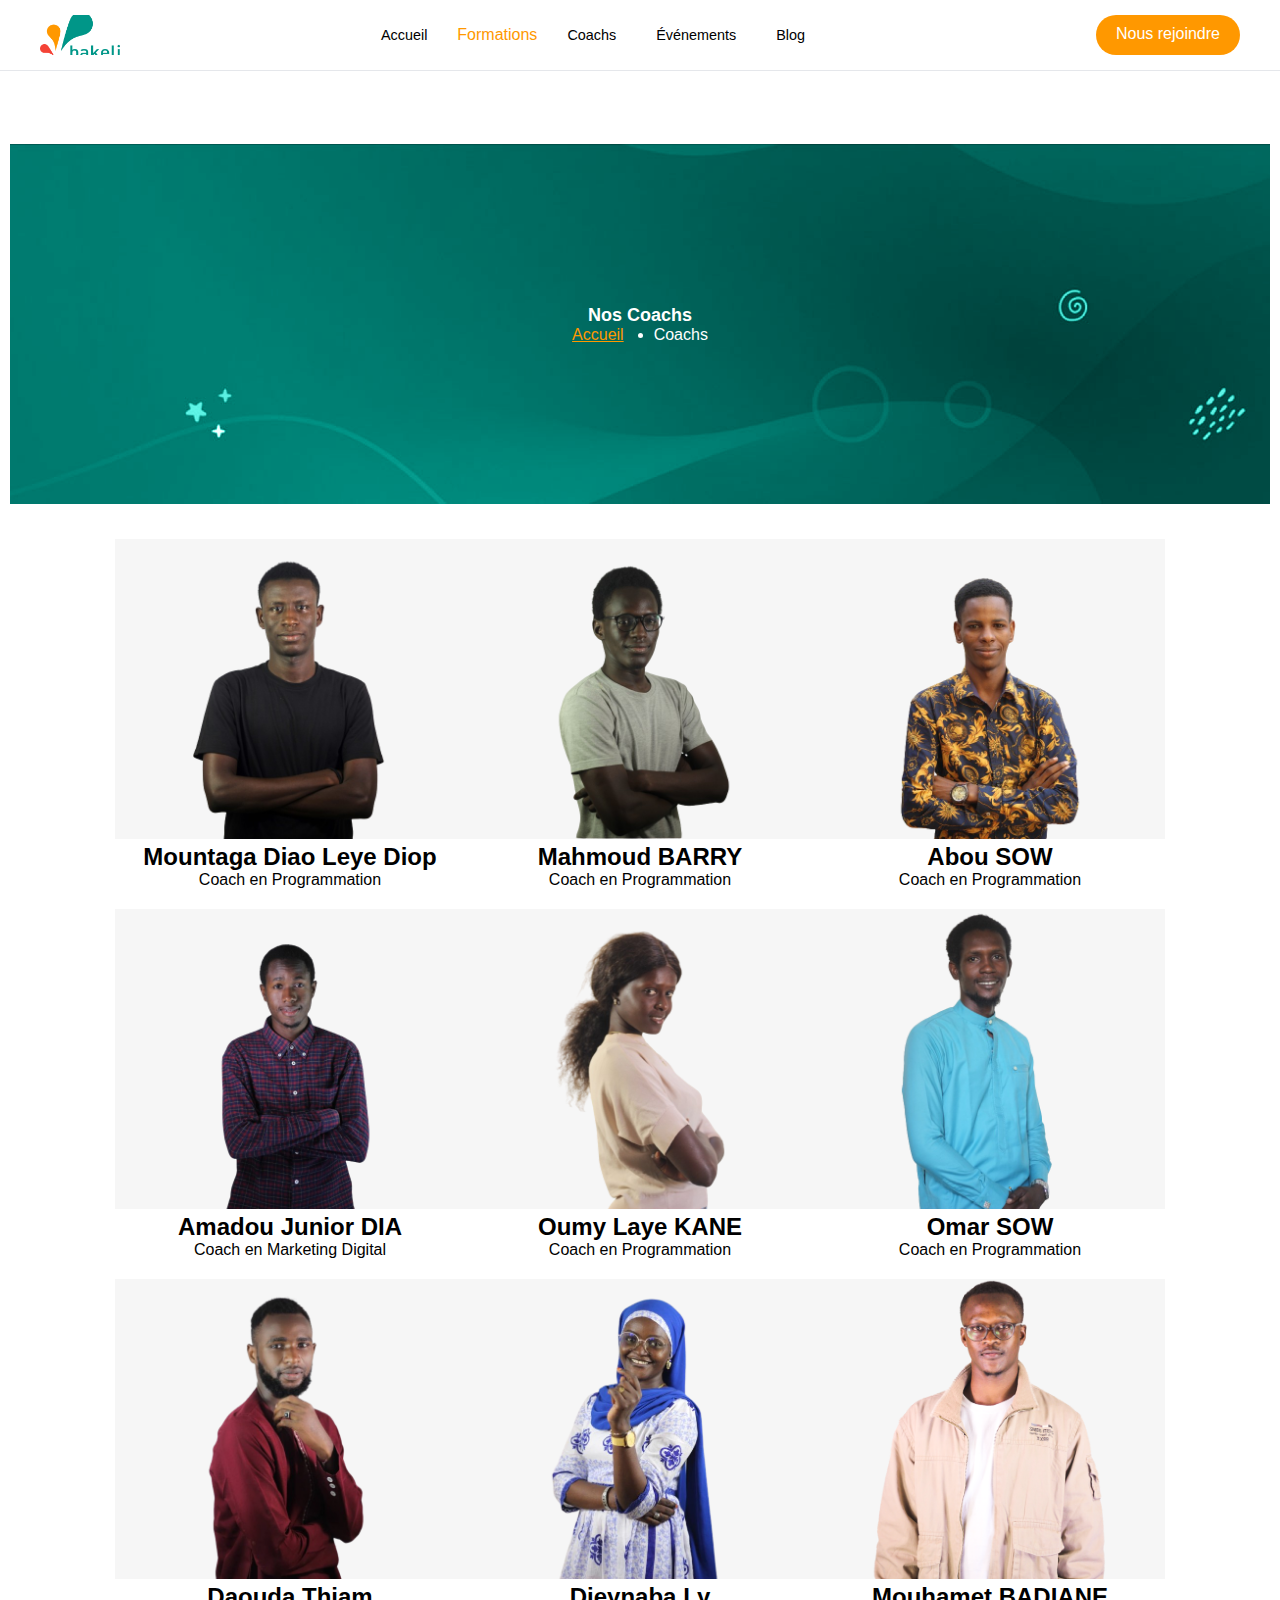
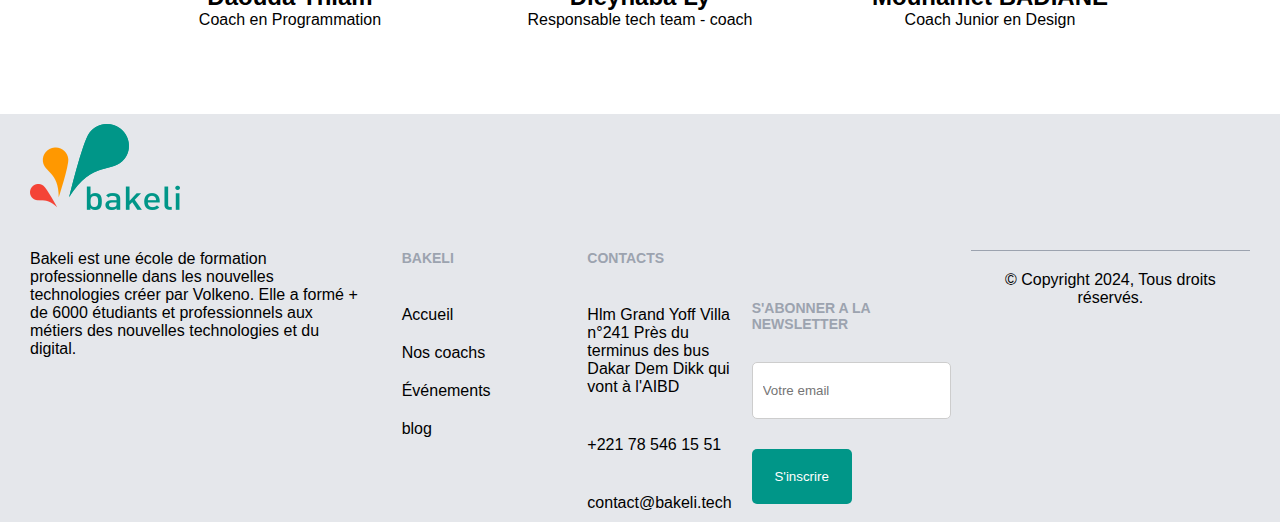
==== index.html @ 842894ad "changement" ====
<!DOCTYPE html>
<html lang="en">
  <head>
    <meta charset="UTF-8" />
    <meta name="viewport" content="width=device-width, initial-scale=1.0" />
    <title>Galerie d'image</title>
    <link rel="stylesheet" href="style.css" />
  </head>
  <body>
    <!---------------------------------------------- header ---------------------------------------------->
    <header>
      <!-------------------------------------------- navbar -------------------------------------------->

      <nav id="ancre1">
        <div class="logo">
          <a href="#ancre1"
            ><img src="image/logo bakeli.png" alt="logo bakeli"
          /></a>
        </div>
        <ul>
          <li><a href="../accueil.html">Accueil</a></li>
          <details>
            <summary>Formations</summary>
            <div class="formation-details">
              <li><a href="">Nos formations</a></li>
            </div>
            <div class="formation-details">
              <li>
                <a href="../formation/index.html">Formations Certifiantes</a>
              </li>
            </div>
            <div class="formation-details">
              <li><a href="#">Formations Diplômantes</a></li>
            </div>
          </details>
          <li><a href="index.html">Coachs</a></li>
          <li><a href="../événement/index.html">Événements</a></li>
          <li><a href="../blog/index.html">Blog</a></li>
        </ul>
        <a class="inscription" href="/formulaire/index.html">Nous rejoindre</a>
      </nav>
    </header>

    <!-------------------------------------------------- image1----------------------------------------------------->
    <main>
      <div class="banniere">
        <h1>Nos Coachs</h1>
        <div class="nav">
          <ul>
            <li>Accueil</li>
            <li>Coachs</li>
          </ul>
        </div>
      </div>

      <div class="container">
        <div class="card">
          <img src="image/coach1.png" alt="" />
          <div class="details">
            <h2>Mountaga Diao Leye Diop</h2>
            <p>Coach en Programmation</p>
          </div>
        </div>

        <div class="card">
          <img src="image/Coach2.png" alt="" />
          <div class="details">
            <h2>Mahmoud BARRY</h2>
            <p>Coach en Programmation</p>
          </div>
        </div>

        <div class="card">
          <img src="image/coach3.png" alt="" />
          <div class="details">
            <h2>Abou SOW</h2>
            <p>Coach en Programmation</p>
          </div>
        </div>

        <div class="card">
          <img src="image/coach4.png" alt="" />
          <div class="details">
            <h2>Amadou Junior DIA</h2>
            <p>Coach en Marketing Digital</p>
          </div>
        </div>

        <div class="card">
          <img src="image/coach5.png" alt="" />
          <div class="details">
            <h2>Oumy Laye KANE</h2>
            <p>Coach en Programmation</p>
          </div>
        </div>

        <div class="card">
          <img src="image/coach6.png" alt="" />
          <div class="details">
            <h2>Omar SOW</h2>
            <p>Coach en Programmation</p>
          </div>
        </div>

        <div class="card">
          <img src="image/Coach7.png" alt="" />
          <div class="details">
            <h2>Daouda Thiam</h2>
            <p>Coach en Programmation</p>
          </div>
        </div>

        <div class="card">
          <img src="image/coach8.png" alt="" />
          <div class="details">
            <h2>Dieynaba Ly</h2>
            <p>Responsable tech team - coach</p>
          </div>
        </div>

        <div class="card">
          <img src="image/coach9.png" alt="" />
          <div class="details">
            <h2>Mouhamet BADIANE</h2>
            <p>Coach Junior en Design</p>
          </div>
        </div>
      </div>
    </main>
    <!-------------------------------------------- footer -------------------------------------------->

    <footer>
      <img src="image/logo bakeli.png" alt="logo bakeli" />
      <!-- <svg xmlns="http://www.w3.org/2000/svg" viewBox="0 0 384 512">!Font Awesome Free 6.6.0 by @fontawesome - https://fontawesome.com License - https://fontawesome.com/license/free Copyright 2024 Fonticons, Inc.--><path d="M376.6 84.5c11.3-13.6 9.5-33.8-4.1-45.1s-33.8-9.5-45.1 4.1L192 206 56.6 43.5C45.3 29.9 25.1 28.1 11.5 39.4S-3.9 70.9 7.4 84.5L150.3 256 7.4 427.5c-11.3 13.6-9.5 33.8 4.1 45.1s33.8 9.5 45.1-4.1L192 306 327.4 468.5c11.3 13.6 31.5 15.4 45.1 4.1s15.4-31.5 4.1-45.1L233.7 256 376.6 84.5z"/></svg>      <div class="footer-text">

        <p>
          Bakeli est une école de formation professionnelle dans les nouvelles
          technologies créer par Volkeno. Elle a formé + de 6000 étudiants et
          professionnels aux métiers des nouvelles technologies et du digital.
        </p>
        <div class="social-medias">
         
        </div>

        <div class="middle">
          <div class="navigation">
            <h2>BAKELI</h2>
            <ul>
              <li><a href="#">Accueil</a></li>
              <li><a href="#">Nos coachs</a></li>
              <li><a href="#">Événements</a></li>
              <li><a href="#">blog</a></li>
            </ul>
          </div>
          <div class="contacts">
            <h2>CONTACTS</h2>
            <a>
              Hlm Grand Yoff Villa n°241 Près du terminus des bus Dakar Dem Dikk
              qui vont à l'AIBD
            </a>
            <a> +221 78 546 15 51</a>
            <a>contact@bakeli.tech</a>
          </div>
        </div>
        <div class="newsletter">
          <h2>S'ABONNER A LA NEWSLETTER</h2>
          <input type="email" placeholder="Votre email" />
          <button>S'inscrire</button>
        </div>
        <p class="copyright">© Copyright 2024, Tous droits réservés.</p>
      </div>
    </footer>
  </body>
</html>
---- style.css ----
* {
  padding: 0;
  margin: 0;
  outline: none;
  text-decoration: none;
  font-family: sans-serif;
  list-style: none;
  /* border: 1px solid red; */
}
.burger {
  display: none;
}
marquee {
  display: none;
}

/*---------------------------------------------- header part ----------------------------------------------*/

header {
  position: fixed;
  top: 0;
  width: 100%;
  height: 100px;
}

/*---------------------------------------------- navbar part ----------------------------------------------*/

nav {
  background: #fff;
  padding: 15px 40px;
  display: flex;
  justify-content: space-between;
  align-items: center;
  border-bottom: 1px solid #e5e7eb;
}

/*-------------------- logo --------------------*/

.logo {
  width: 50px;
  height: 40px;
}
.logo img {
  width: 80px;
  height: 40px;
  object-fit: cover;
}
/*-------------------- menu --------------------*/

nav ul {
  display: flex;
  align-items: center;
  gap: 20px;
}
nav ul li {
  padding: 5px 10px;
  list-style: none;
}
nav ul li a {
  font-size: 14.4px;
  color: #000;
  transition: all 0.3s;
}
nav ul li a:hover {
  border-bottom: 3px solid #ff9800;
}

/*-------------- formation-details --------------*/

summary {
  display: flex;
  align-items: center;
  height: 20px;
  padding: 8px 0px;
  color: #ff9800;
}
summary::after {
  content: url(/icons/bx-chevron-down.png);
}

/*-------------------- button --------------------*/

.inscription {
  height: 20px;
  padding: 10px 20px;
  background: #ff9800;
  color: #fff;
  border-radius: 20px;
  border: none;
}

/*------------------------------------------ main-section ------------------------------------------*/

main {
  padding: 0px 10px;
  padding-top: 144px;
  padding-bottom: 30px;
}
.nav ul {
  display: flex;
  gap: 30px;
}
h1 {
  font-size: 18px;
}
.nav ul li:nth-child(1) {
  color: #ff9800;
  text-decoration: underline;
}
.nav ul li:nth-child(2) {
  list-style: disc;
}
.banniere {
  background: url(image/background.png);
  background-size: cover;
  background-position: center;
  height: 40vh;
  margin-bottom: 30px;
  display: flex;
  flex-direction: column;
  justify-content: center;
  align-items: center;
  color: #fff;
}
.card img {
  width: 100%;
  height: 300px;
  object-fit: contain;
  background: #f6f6f6;
}

.card {
  padding: 5px;
  width: 350px;
  height: 350px;
  text-align: center;
}
.container {
  display: grid;
  grid-template-columns: repeat(auto-fill, 340px);
  place-items: center;
  justify-content: center;
  gap: 10px;
}

/*--------------------------------------------------------- footer ---------------------------------------------------------*/

footer {
  margin-top: 50px;
  background: #e5e7eb;
  padding: 10px 30px;
  display: flex;
  flex-wrap: wrap;
  gap: 40px;
}
footer h2 {
  font-size: 14px;
  color: #9ca3af;
}
.contacts,
.navigation {
  width: 300px;
  display: flex;
  flex-direction: column;
  gap: 40px;
  flex-grow: 1;
}
.navigation ul {
  display: flex;
  flex-direction: column;
  gap: 20px;
}
.navigation ul li a {
  color: #000;
}
.navigation ul li a:hover {
  color: #009688;
}
.footer-text {
  min-width: 300px;
  flex-grow: 1;
  display: flex;
  gap: 20px;
}
.footer-text > img {
}
footer svg {
  font-size: 10px;
  width: 10px;
  position: relative;
}

.social-medias {
  margin-top: 10px;
}
.social-medias img:hover {
  background: #ff9800;
}
.social-medias img {
  width: 30px;
  background-color: #3b3b3b;
  border-radius: 50%;
  padding: 5px;
}
.newsletter {
  margin-top: 50px;
  display: flex;
  gap: 30px;
  flex-direction: column;
  flex-grow: 1;
}
.newsletter button {
  padding: 20px 10px;
  background: #009688;
  color: #fff;
  border: none;
  border-radius: 5px;
  width: 100px;
}
input {
  padding: 20px 10px;
  border-radius: 5px;
  border: 1px solid #cdcdcd;
}
.middle {
  display: flex;
  gap: 50px;
  width: 330px;
  flex-grow: 1;
}
.copyright {
  width: 100%;
  text-align: center;
  border-top: 1px solid #9ca3af;
  padding-top: 20px;
}
/*------------------------------------------- responsive -------------------------------------------*/

@media screen and (max-width: 990px) {
  header {
    z-index: 1;
  }
  .annonce p,
  .annonce ul {
    display: none;
  }
  marquee {
    display: inline;
  }
  .burger {
    display: inline;
    justify-self: flex-start;
    height: 30px;
  }
  nav {
    align-items: center;
    display: grid;
    grid-template-columns: repeat(3, 1fr);
    place-items: center;
  }
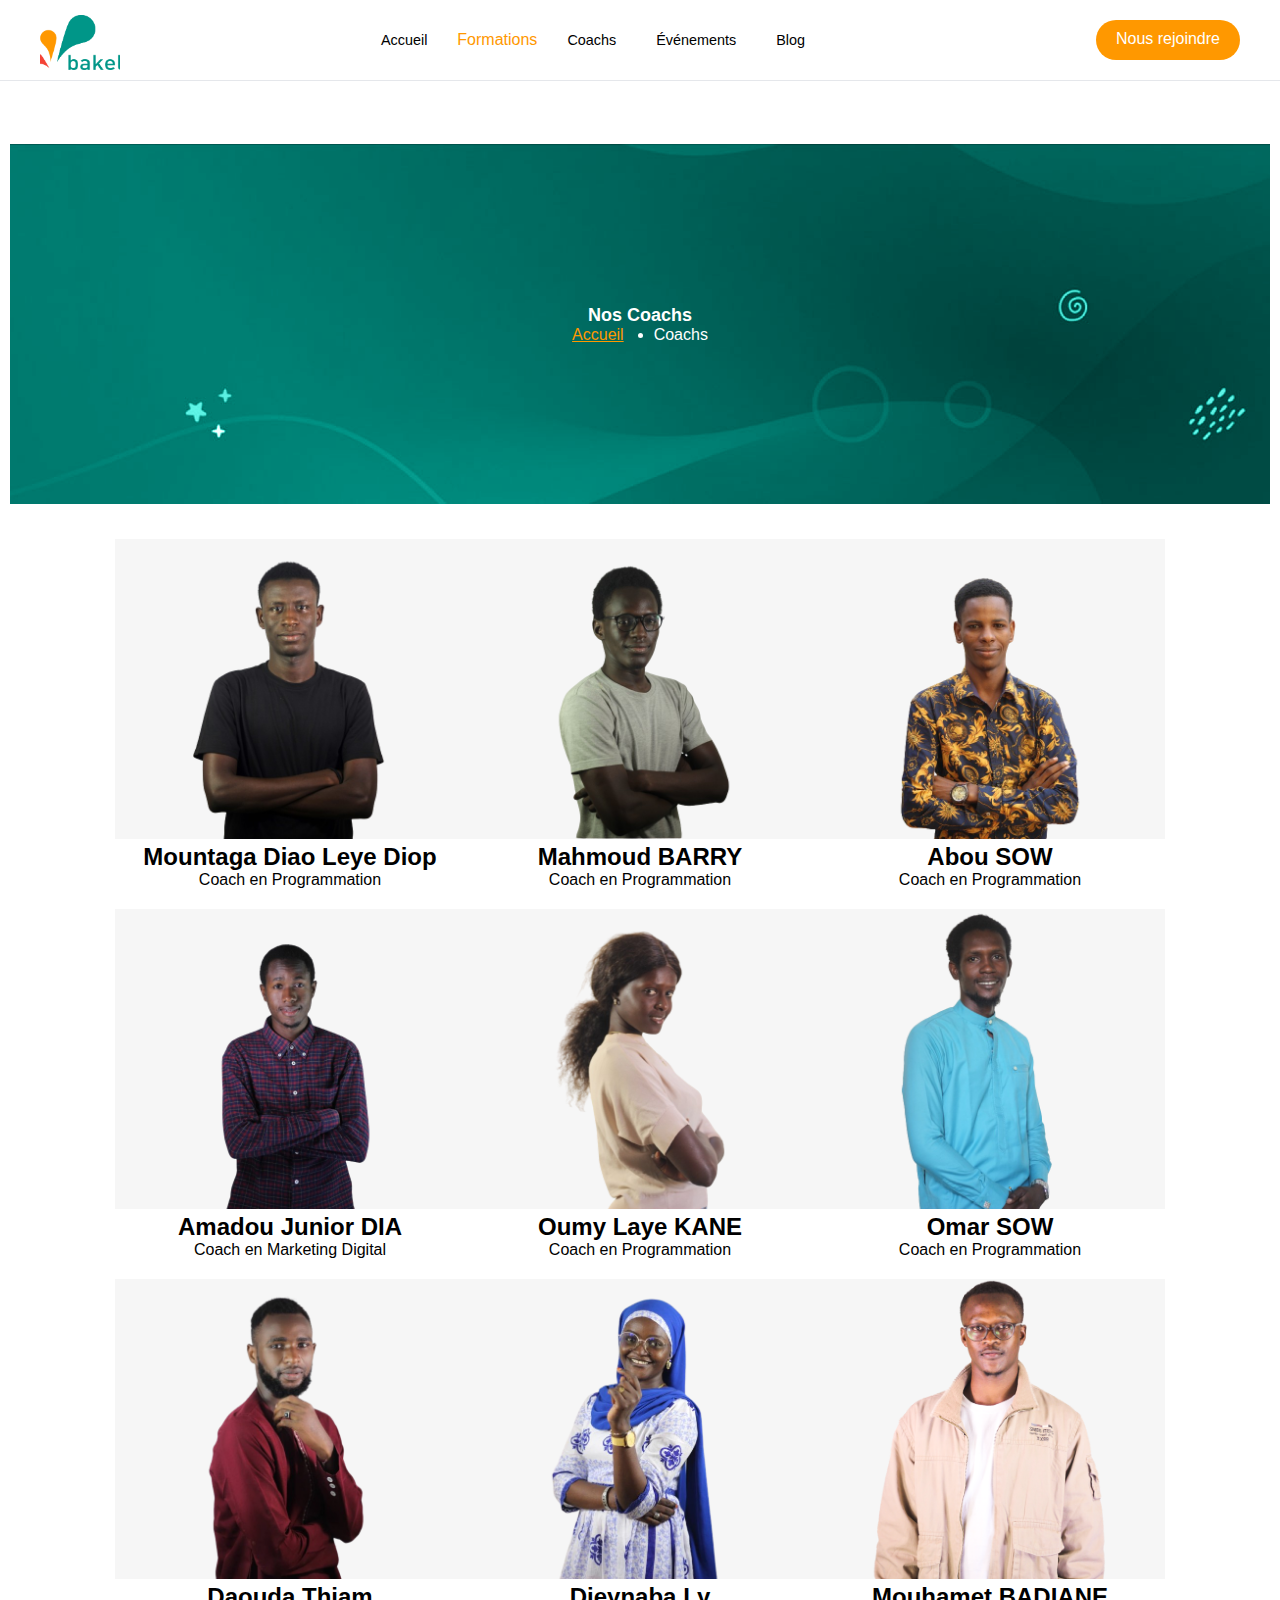
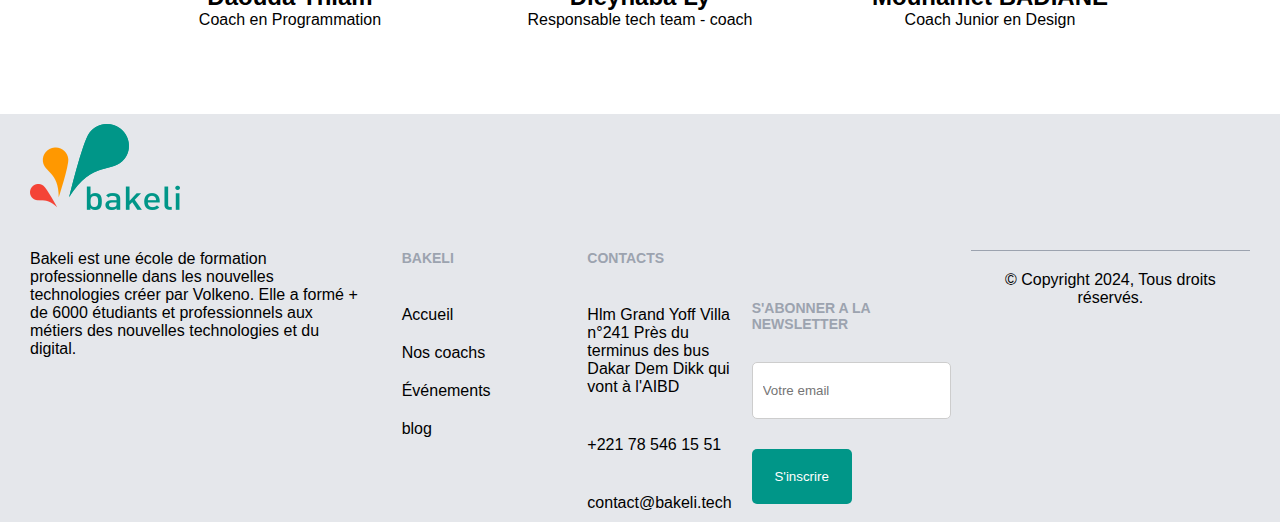
==== commit 73f0db55: "changement" ====
--- a/index.html
+++ b/index.html
@@ -5,6 +5,7 @@
     <meta name="viewport" content="width=device-width, initial-scale=1.0" />
     <title>Galerie d'image</title>
     <link rel="stylesheet" href="style.css" />
+    <!-- <link rel="stylesheet" href="page2.css"> -->
   </head>
   <body>
     <!---------------------------------------------- header ---------------------------------------------->
@@ -12,13 +13,14 @@
       <!-------------------------------------------- navbar -------------------------------------------->
 
       <nav id="ancre1">
+        
         <div class="logo">
           <a href="#ancre1"
-            ><img src="image/logo bakeli.png" alt="logo bakeli"
-          /></a>
+            ><img src="image/logo bakeli.png" alt="logo bakeli" /></a>
         </div>
         <ul>
-          <li><a href="../accueil.html">Accueil</a></li>
+          <li><a href="../page.html">Accueil</a></li>
+
           <details>
             <summary>Formations</summary>
             <div class="formation-details">
@@ -39,6 +41,7 @@
         </ul>
         <a class="inscription" href="/formulaire/index.html">Nous rejoindre</a>
       </nav>
+      <a href="../index.html"></a>
     </header>
 
     <!-------------------------------------------------- image1----------------------------------------------------->
--- a/style.css
+++ b/style.css
@@ -38,11 +38,11 @@
 
 .logo {
   width: 50px;
-  height: 40px;
+  height: 50px;
 }
 .logo img {
   width: 80px;
-  height: 40px;
+  height: 55px;
   object-fit: cover;
 }
 /*-------------------- menu --------------------*/
@@ -258,4 +258,4 @@
     grid-template-columns: repeat(3, 1fr);
     place-items: center;
   }
-  
+}
--- a/page2.css
+++ b/page2.css
@@ -0,0 +1,133 @@
+* {
+  margin: 0;
+  padding: 0;
+  outline: none;
+  text-decoration: none;
+  font-family: sans-serif;
+  list-style: none;
+  /* border: 1px solid red; */
+  /* font-family: outfit ,system-ui, -apple-system, BlinkMacSystemFont, 'Segoe UI', Roboto, Oxygen, Ubuntu, Cantarell, 'Open Sans', 'Helvetica Neue', sans-serif; */
+}
+
+.burger {
+  display: none;
+}
+marquee {
+  display: none;
+}
+
+/*---------------------------------------------- header part ----------------------------------------------*/
+
+header {
+  position: fixed;
+  top: 0;
+  width: 100%;
+  height: 100px;
+}
+
+/*---------------------------------------------- navbar part ----------------------------------------------*/
+
+nav {
+  background: #fff;
+  padding: 15px 40px;
+  display: flex;
+  justify-content: space-between;
+  align-items: center;
+  border-bottom: 1px solid #e5e7eb;
+}
+
+/*-------------------- logo --------------------*/
+
+.logo {
+  width: 50px;
+  height: 50px;
+}
+.logo img {
+  width: 80px;
+  height: 55px;
+  object-fit: cover;
+}
+/*-------------------- menu --------------------*/
+
+nav ul {
+  display: flex;
+  align-items: center;
+  gap: 20px;
+}
+nav ul li {
+  padding: 5px 10px;
+  list-style: none;
+}
+nav ul li a {
+  font-size: 14.4px;
+  color: #000;
+  transition: all 0.3s;
+}
+nav ul li a:hover {
+  border-bottom: 3px solid #ff9800;
+}
+
+/*-------------- formation-details --------------*/
+
+summary {
+  display: flex;
+  align-items: center;
+  height: 20px;
+  padding: 8px 0px;
+  color: #ff9800;
+}
+summary::after {
+  content: url(/icons/bx-chevron-down.png);
+}
+
+/*-------------------- button --------------------*/
+
+.inscription {
+  height: 20px;
+  padding: 10px 20px;
+  background: #ff9800;
+  color: #fff;
+  border-radius: 20px;
+  border: none;
+}
+
+.partie1 {
+  font-size: 48px;
+  padding: 40px;
+  margin-top: 14%;
+  justify-content: center;
+}
+.P2 {
+  color: rgb(244, 67, 54);
+}
+.P3 {
+  font-size: 16px;
+  padding: 10px;
+}
+.P4 {
+  font-size: 16px;
+  padding: 18px;
+  background: #ff9800;
+  border-radius: 30px;
+  width: 25%;
+  margin-top: 30px;
+  text-align: center;
+  cursor: pointer;
+}
+.card1 {
+  position: absolute;
+  top: 12%;
+  margin-left: 60%;
+  z-index: 0;
+}
+.P5 {
+  font-size: 12px;
+  background: radial-gradient(#e04a3d, rgb(56, 130, 117));
+  width: 40%;
+  padding: 13px;
+  border-radius: 30px;
+  text-align: center;
+  position: relative;
+  top: -70px;
+  left: -140px;
+}
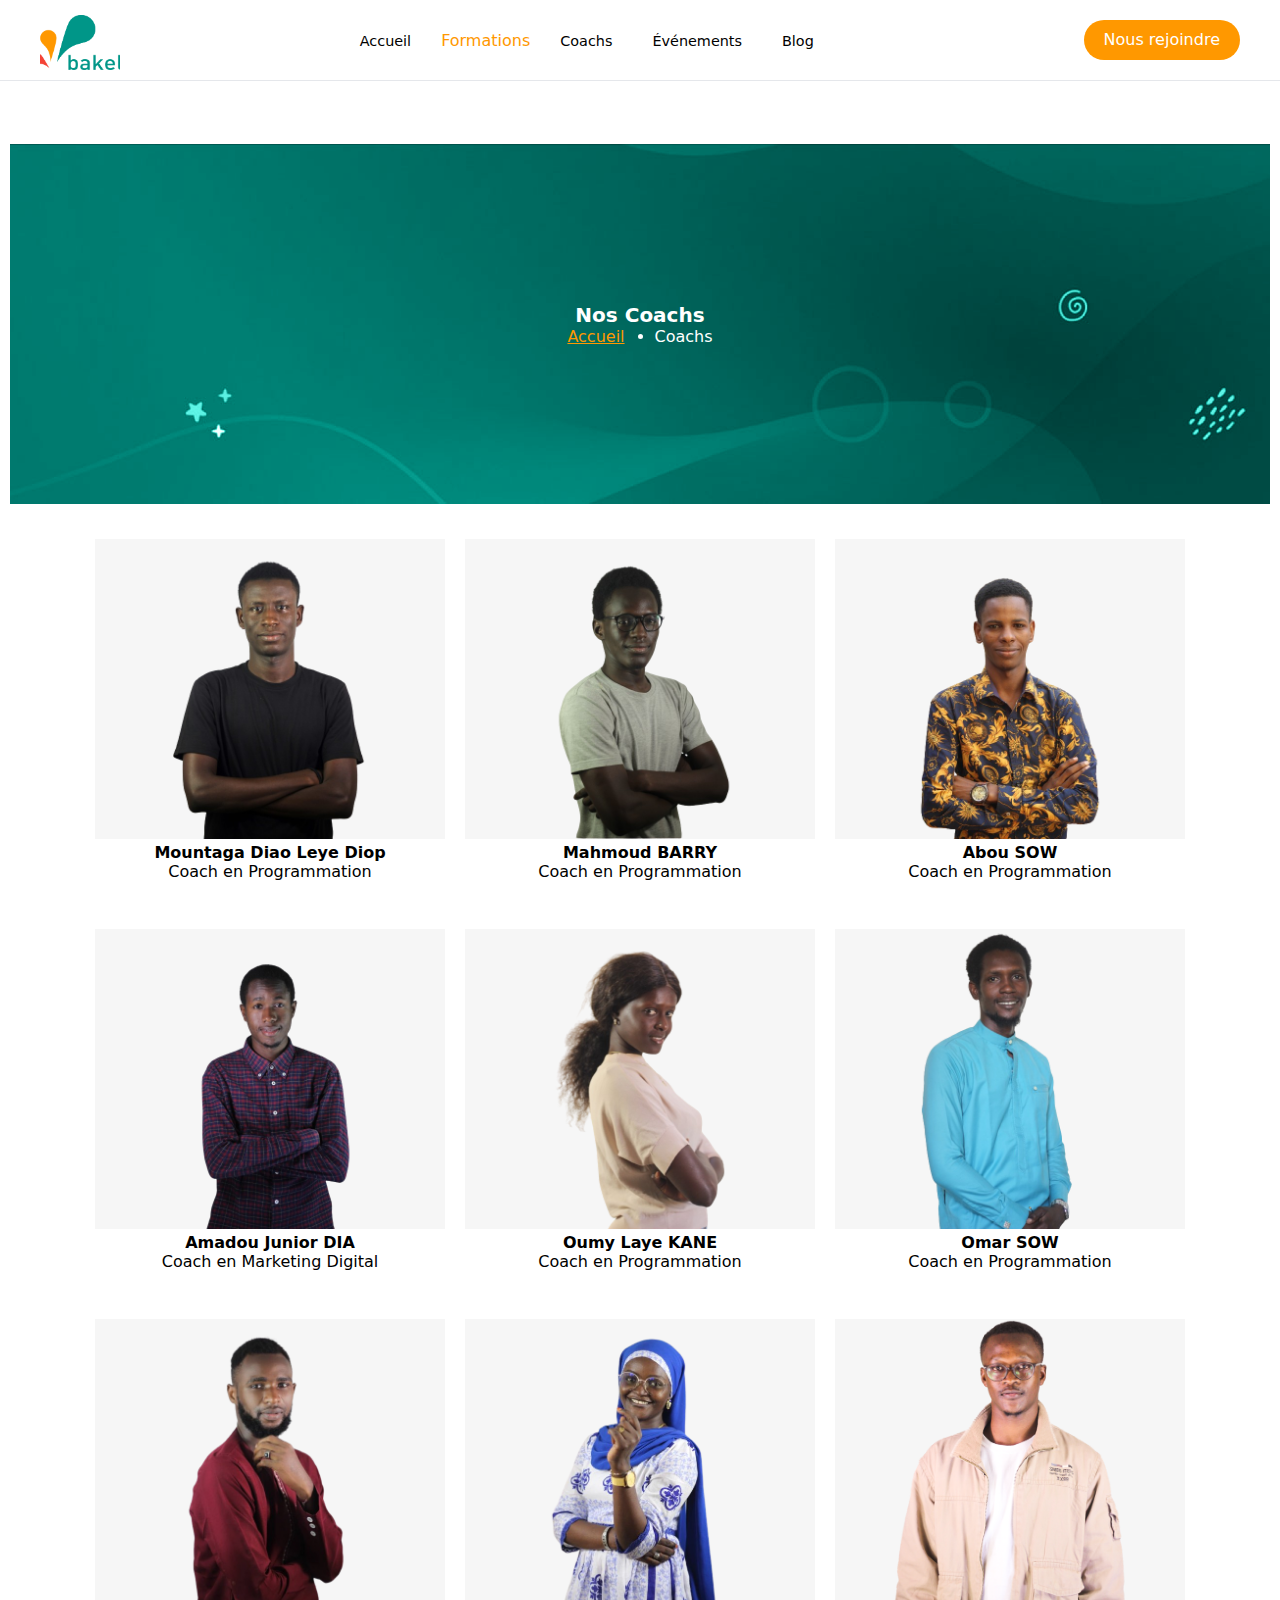
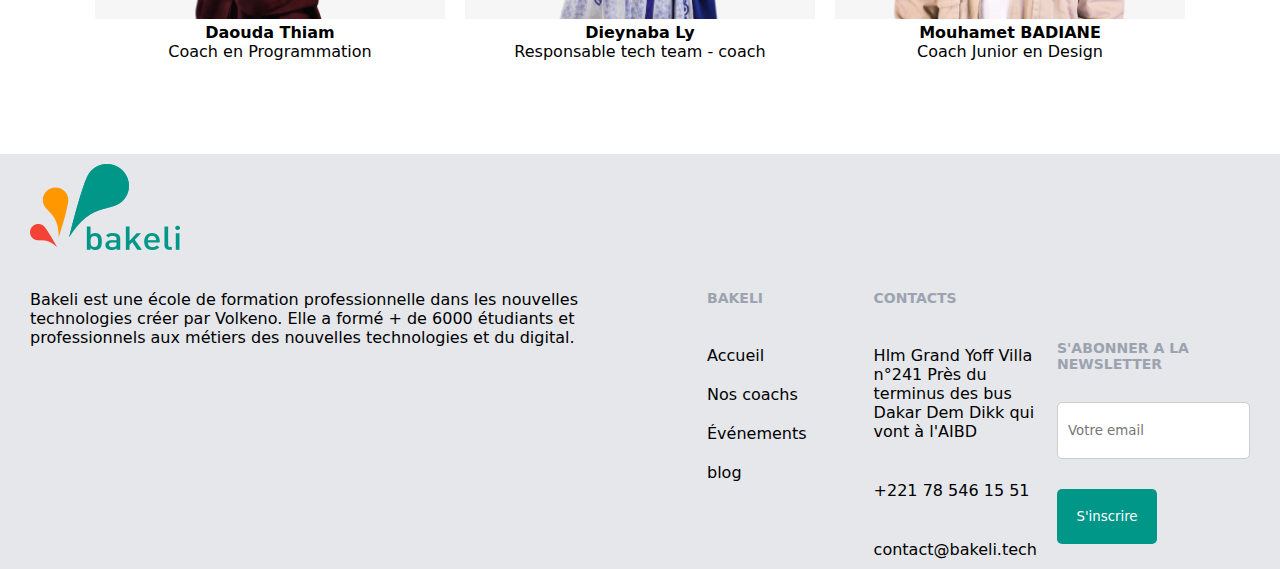
==== commit ae1c8398: "changement" ====
--- a/index.html
+++ b/index.html
@@ -5,7 +5,6 @@
     <meta name="viewport" content="width=device-width, initial-scale=1.0" />
     <title>Galerie d'image</title>
     <link rel="stylesheet" href="style.css" />
-    <!-- <link rel="stylesheet" href="page2.css"> -->
   </head>
   <body>
     <!---------------------------------------------- header ---------------------------------------------->
@@ -19,7 +18,9 @@
             ><img src="image/logo bakeli.png" alt="logo bakeli" /></a>
         </div>
         <ul>
-          <li><a href="../page.html">Accueil</a></li>
+          <li>
+            <a href="page.html">Accueil</a>
+          </li>
 
           <details>
             <summary>Formations</summary>
@@ -36,12 +37,11 @@
             </div>
           </details>
           <li><a href="index.html">Coachs</a></li>
-          <li><a href="../événement/index.html">Événements</a></li>
-          <li><a href="../blog/index.html">Blog</a></li>
+          <li><a href="#">Événements</a></li>
+          <li><a href="#">Blog</a></li>
         </ul>
-        <a class="inscription" href="/formulaire/index.html">Nous rejoindre</a>
+        <a class="inscription" href="#">Nous rejoindre</a>
       </nav>
-      <a href="../index.html"></a>
     </header>
 
     <!-------------------------------------------------- image1----------------------------------------------------->
@@ -170,7 +170,7 @@
           <input type="email" placeholder="Votre email" />
           <button>S'inscrire</button>
         </div>
-        <p class="copyright">© Copyright 2024, Tous droits réservés.</p>
+        <!-- <p class="copyright">© Copyright 2024, Tous droits réservés.</p> -->
       </div>
     </footer>
   </body>
--- a/style.css
+++ b/style.css
@@ -3,7 +3,8 @@
   margin: 0;
   outline: none;
   text-decoration: none;
-  font-family: sans-serif;
+  font-family: Outfit, ui-sans-serif, system-ui, sans-serif, "Apple Color Emoji",
+    "Segoe UI Emoji", "Segoe UI Symbol", "Noto Color Emoji";
   list-style: none;
   /* border: 1px solid red; */
 }
@@ -101,7 +102,10 @@
   gap: 30px;
 }
 h1 {
-  font-size: 18px;
+  font-size: 20px;
+}
+h2 {
+  font-size: 16px;
 }
 .nav ul li:nth-child(1) {
   color: #ff9800;
@@ -140,7 +144,7 @@
   grid-template-columns: repeat(auto-fill, 340px);
   place-items: center;
   justify-content: center;
-  gap: 10px;
+  gap: 30px;
 }
 
 /*--------------------------------------------------------- footer ---------------------------------------------------------*/
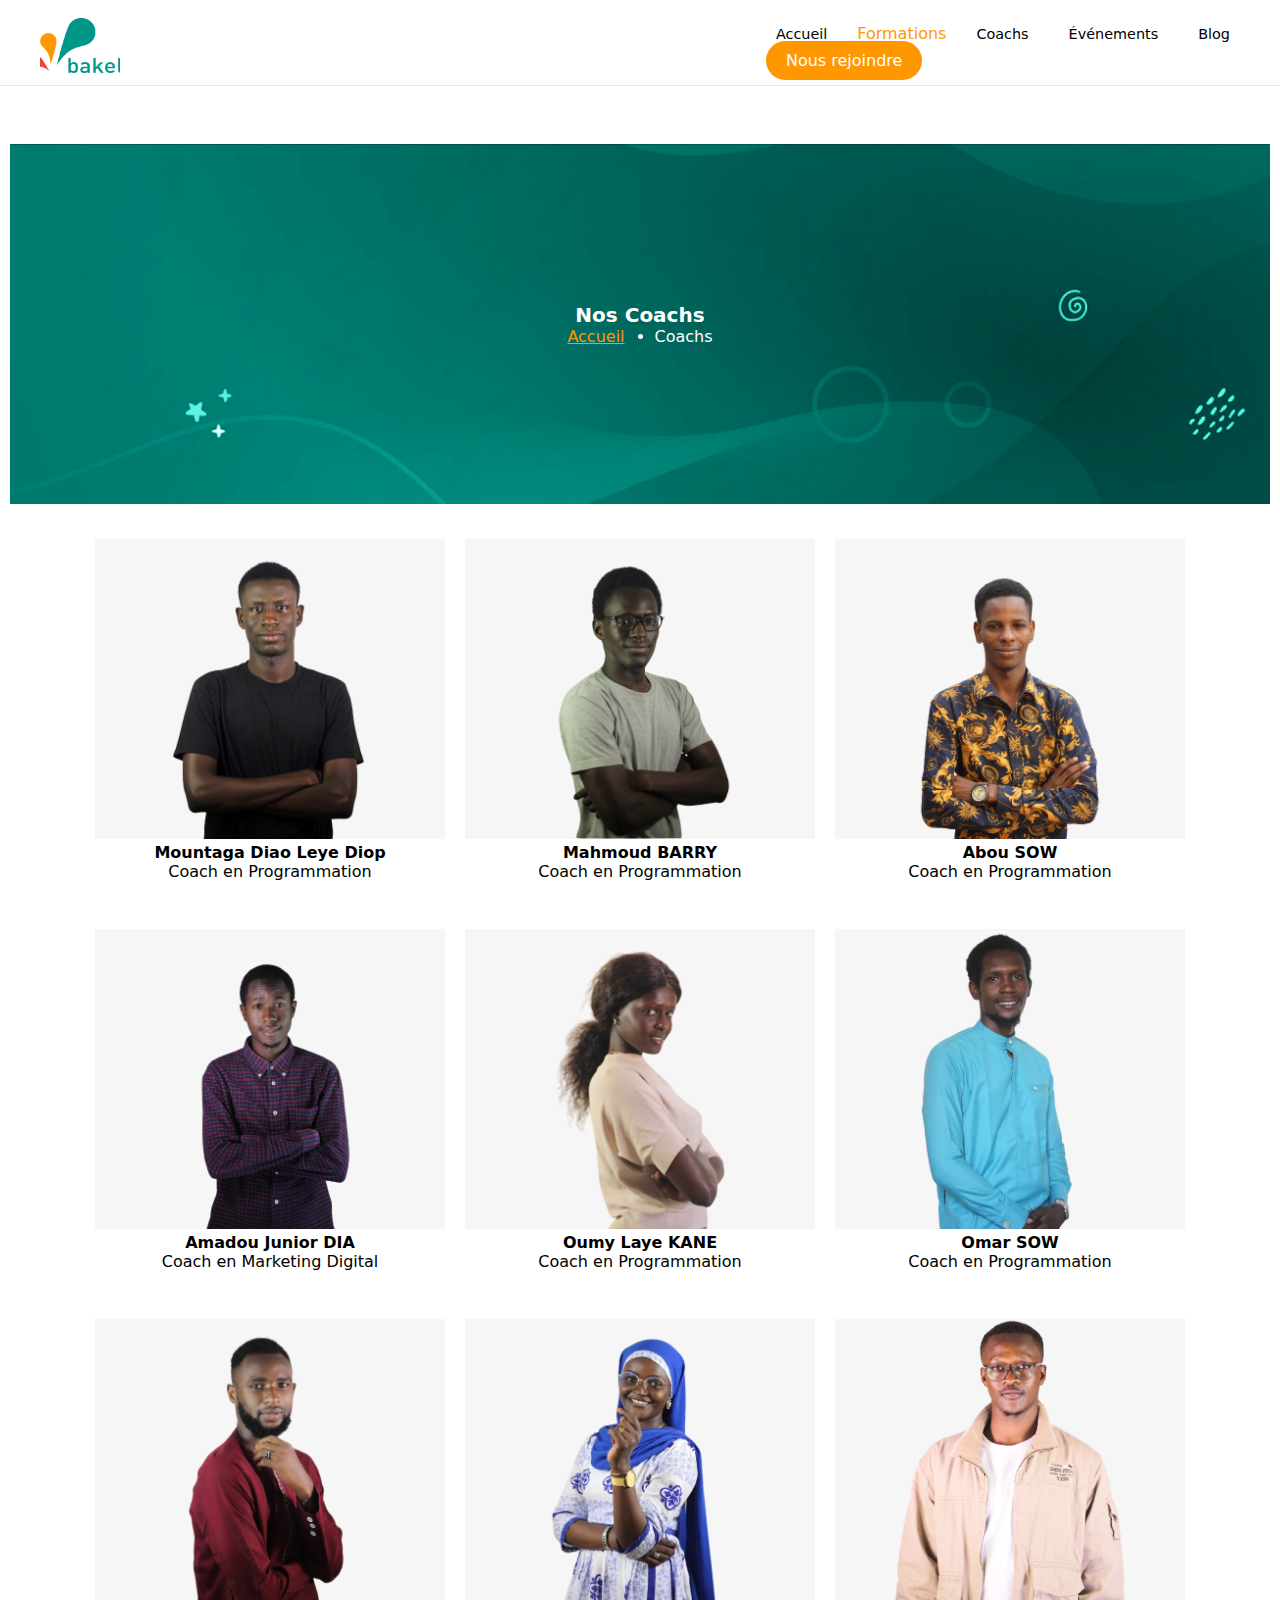
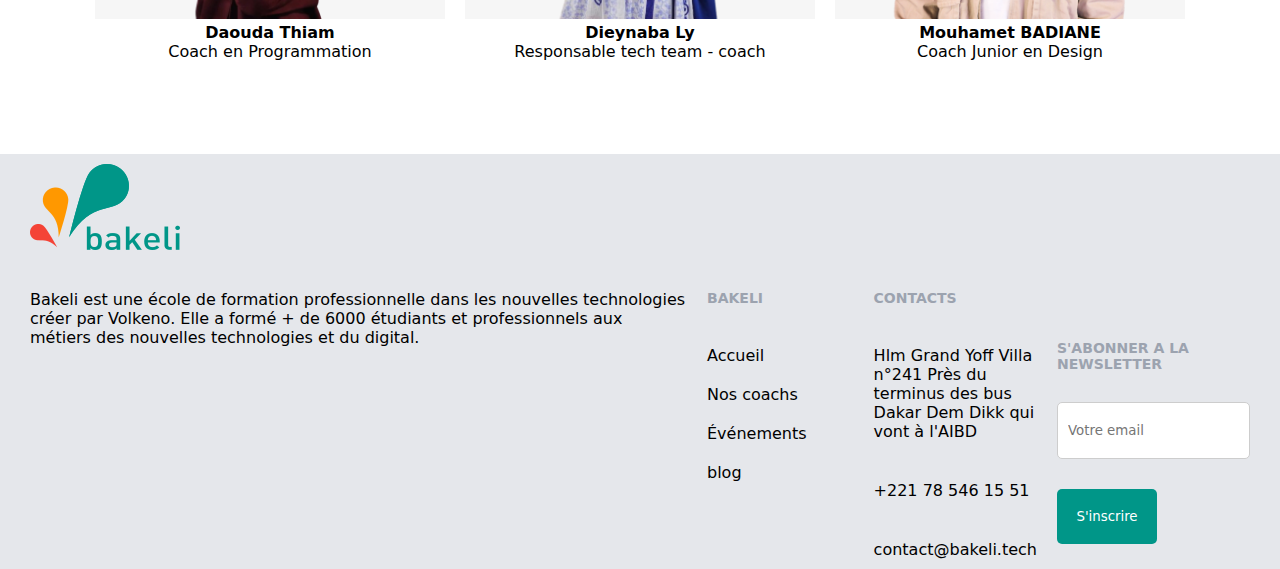
==== commit 9eca7a11: "changement" ====
--- a/index.html
+++ b/index.html
@@ -17,6 +17,7 @@
           <a href="#ancre1"
             ><img src="image/logo bakeli.png" alt="logo bakeli" /></a>
         </div>
+        <div class="MBU">
         <ul>
           <li>
             <a href="page.html">Accueil</a>
@@ -41,6 +42,7 @@
           <li><a href="#">Blog</a></li>
         </ul>
         <a class="inscription" href="#">Nous rejoindre</a>
+      </div>
       </nav>
     </header>
 
@@ -141,9 +143,7 @@
           technologies créer par Volkeno. Elle a formé + de 6000 étudiants et
           professionnels aux métiers des nouvelles technologies et du digital.
         </p>
-        <div class="social-medias">
-         
-        </div>
+    
 
         <div class="middle">
           <div class="navigation">
--- a/style.css
+++ b/style.css
@@ -114,6 +114,15 @@
 .nav ul li:nth-child(2) {
   list-style: disc;
 }
+@media screen and (max-width: 414px) {
+  .MBU {
+    display: none;
+    visibility: hidden;
+  }
+  .nav ul li:nth-child(1) {
+    display: none;
+  }
+}
 .banniere {
   background: url(image/background.png);
   background-size: cover;
@@ -263,3 +272,9 @@
     place-items: center;
   }
 }
+@media screen and (706px) {
+  footer {
+    display: flex;
+    flex-direction: column;
+  }
+}
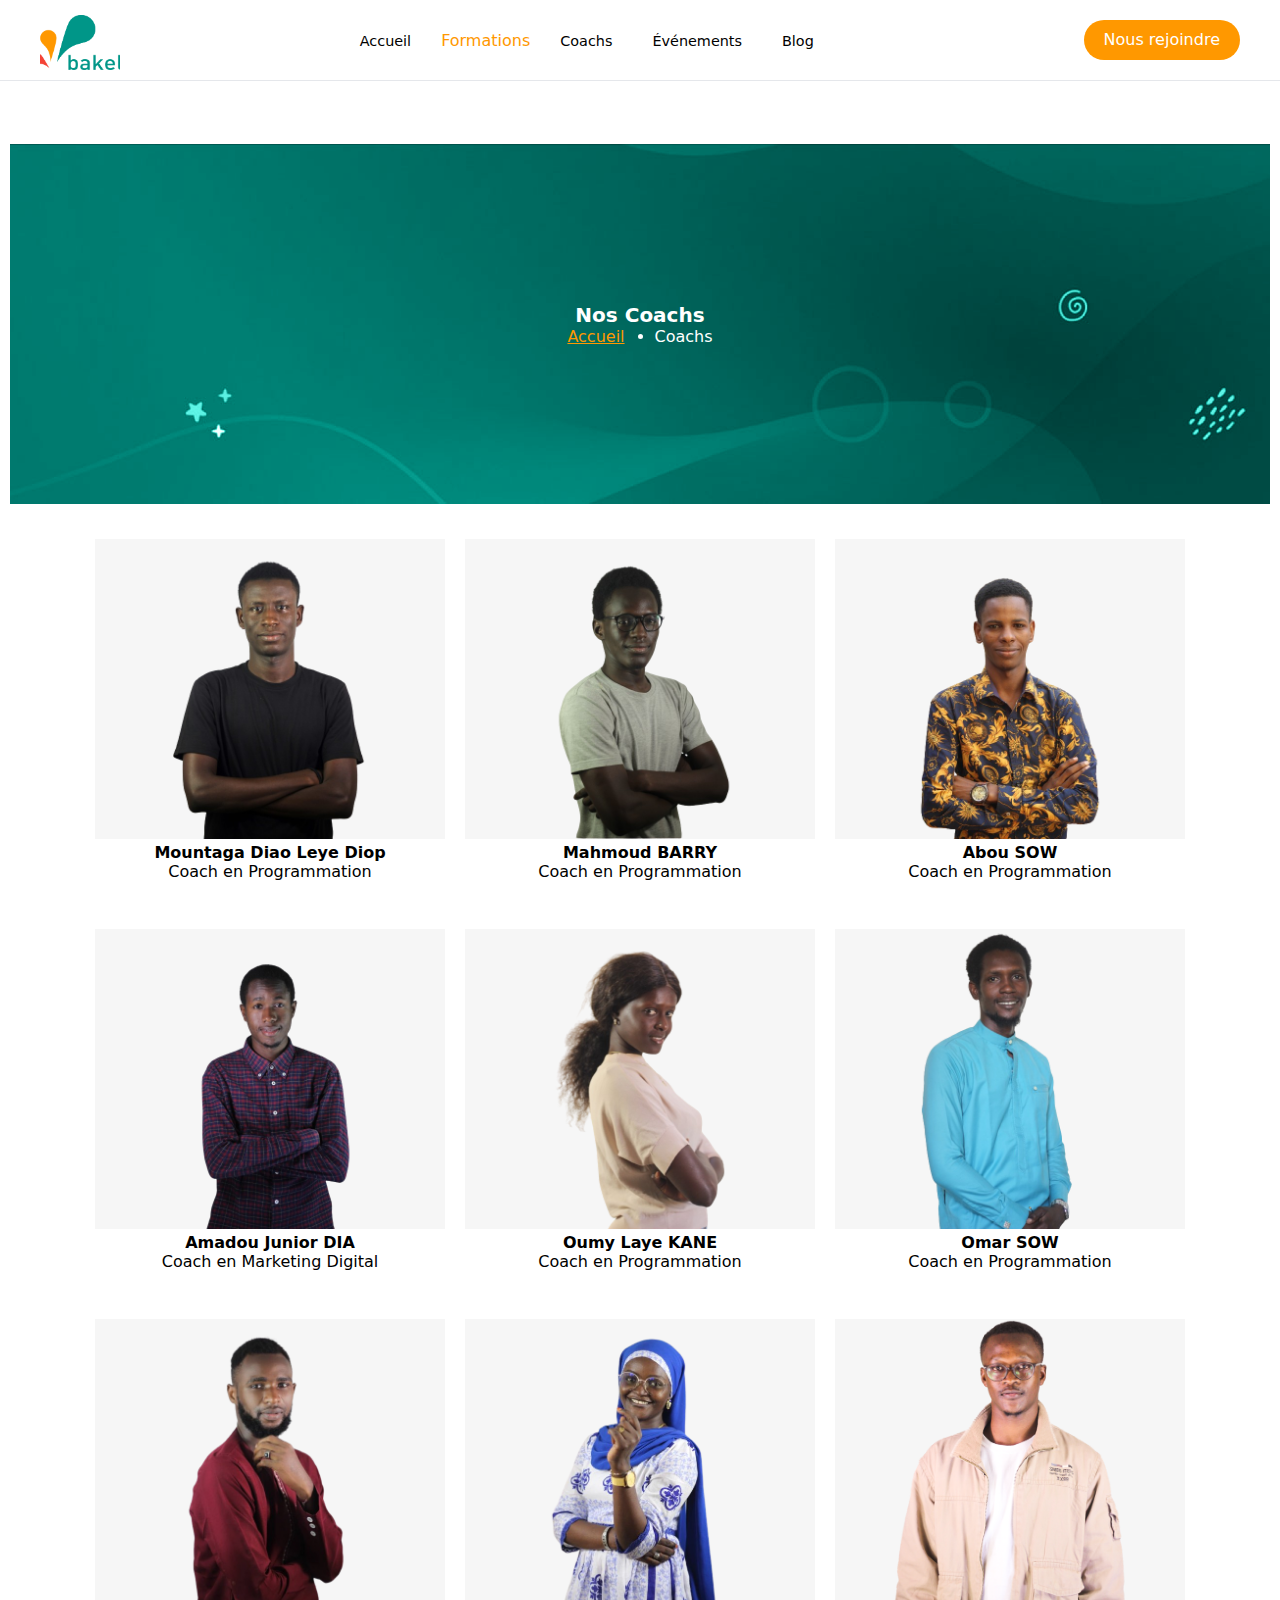
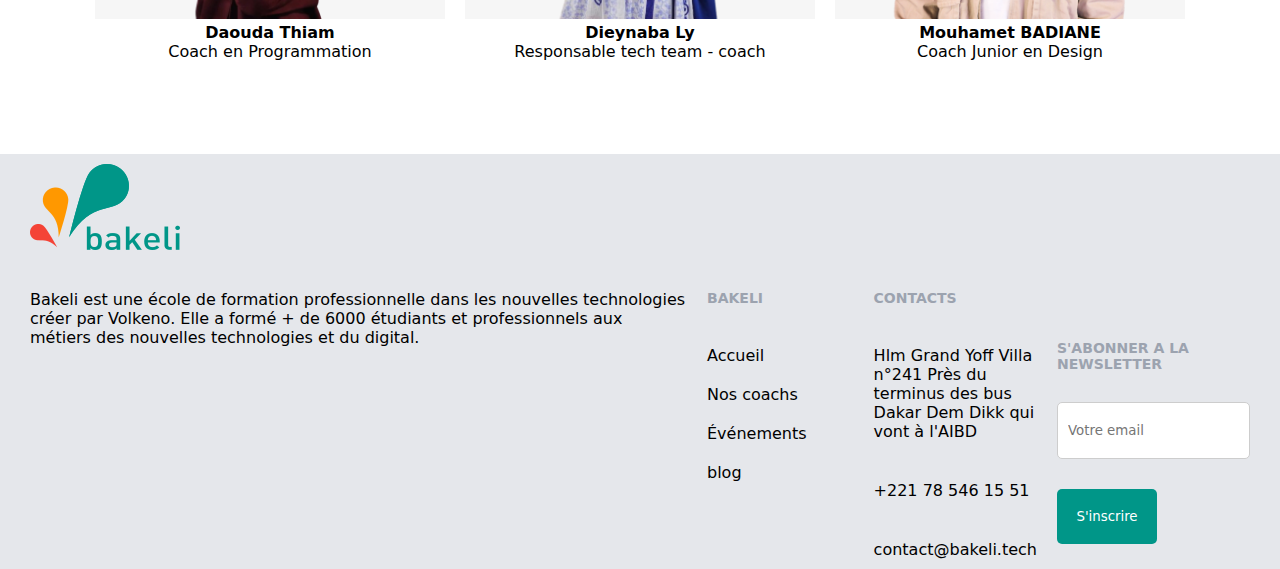
==== commit be2e5de0: "changement" ====
--- a/index.html
+++ b/index.html
@@ -17,7 +17,6 @@
           <a href="#ancre1"
             ><img src="image/logo bakeli.png" alt="logo bakeli" /></a>
         </div>
-        <div class="MBU">
         <ul>
           <li>
             <a href="page.html">Accueil</a>
@@ -42,7 +41,6 @@
           <li><a href="#">Blog</a></li>
         </ul>
         <a class="inscription" href="#">Nous rejoindre</a>
-      </div>
       </nav>
     </header>
 
--- a/style.css
+++ b/style.css
@@ -115,7 +115,7 @@
   list-style: disc;
 }
 @media screen and (max-width: 414px) {
-  .MBU {
+  ul {
     display: none;
     visibility: hidden;
   }
